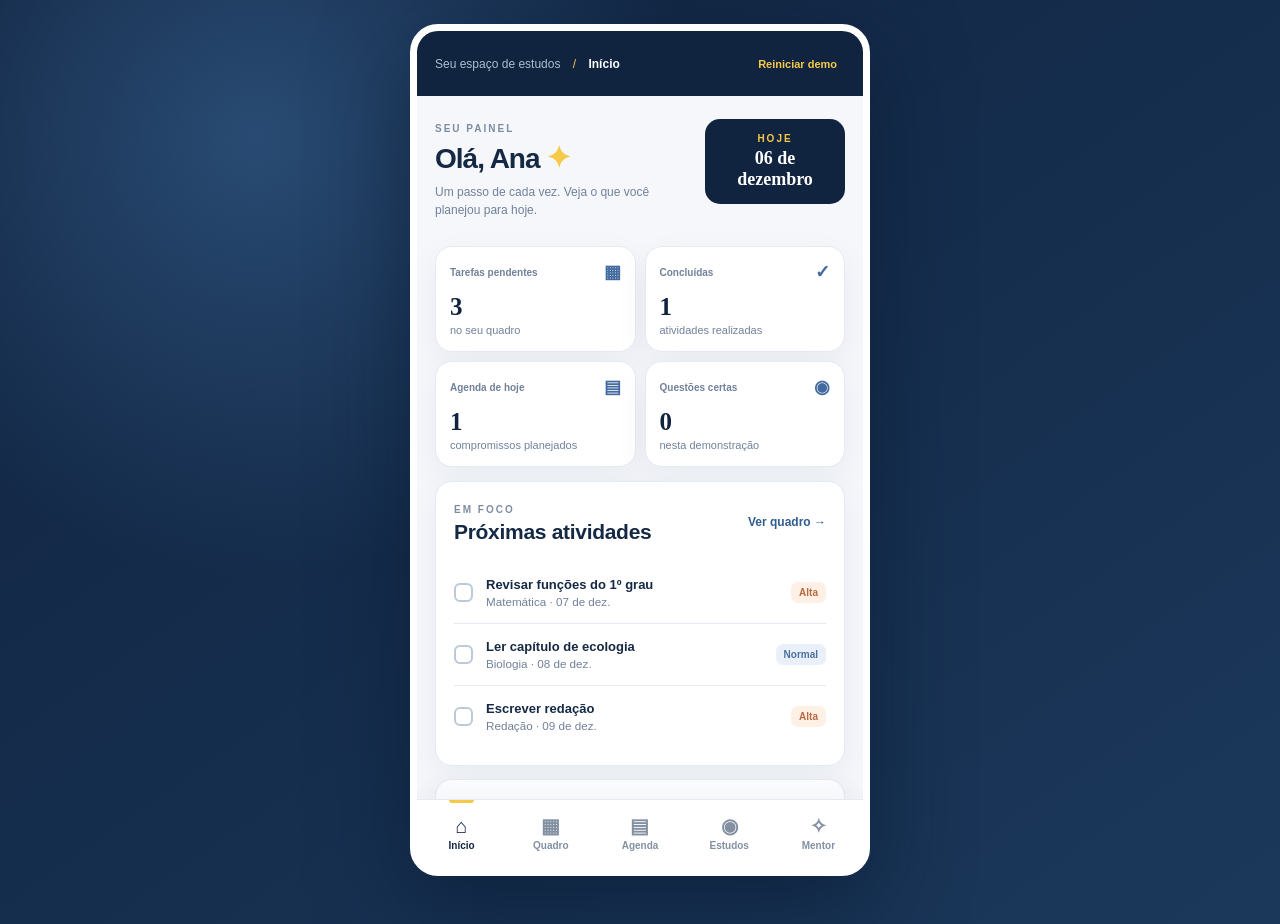
==== farol-aluno/index.html @ d6b5b502 "xd" ====
<!doctype html>
<html lang="pt-BR">
<head>
  <meta charset="utf-8">
  <meta name="viewport" content="width=device-width, initial-scale=1">
  <meta name="theme-color" content="#10233f">
  <meta name="description" content="Farol Aluno: organize estudos, acompanhe sua agenda e consulte orientações publicadas pelo mentor.">
  <title>Farol Aluno | Seu caminho de estudos</title>
  <link rel="icon" href="favicon.svg" type="image/svg+xml">
  <link rel="stylesheet" href="style.css">
  <script src="app.js" defer></script>
</head>
<body>
  <div class="app-shell">
    <aside class="sidebar" aria-label="Menu principal">
      <a class="brand" href="#inicio" aria-label="Farol Aluno, início"><span class="brand-mark">✦</span><span>farol<span class="brand-dot">.</span><small>ALUNO</small></span></a>
      <div class="sidebar-label">ESPAÇO DE ESTUDOS</div>
      <nav class="main-nav" aria-label="Seções">
        <a href="#inicio" data-nav="inicio"><span class="nav-icon">⌂</span> Início</a>
        <a href="#kanban" data-nav="kanban"><span class="nav-icon">▦</span> Kanban e checklist</a>
        <a href="#agenda" data-nav="agenda"><span class="nav-icon">▤</span> Agenda</a>
        <a href="#estudos" data-nav="estudos"><span class="nav-icon">◉</span> Estudos</a>
        <a href="#mentor" data-nav="mentor"><span class="nav-icon">✧</span> Mentor</a>
      </nav>
      <div class="sidebar-bottom">
        <div class="demo-note"><span class="demo-spark">✦</span><strong>Seu espaço, seu ritmo.</strong><p>Uma visão clara do que você planejou e realizou.</p></div>
        <div class="profile"><div class="avatar">AL</div><div><strong>Ana Lima</strong><small>Conta de demonstração</small></div></div>
      </div>
    </aside>

    <div class="main-wrap">
      <header class="topbar"><button id="menu-toggle" class="icon-button menu-toggle" type="button" aria-label="Abrir menu" aria-expanded="false">☰</button><div class="topbar-title">Seu espaço de estudos <span class="topbar-divider">/</span> <strong id="page-name">Início</strong></div><div class="topbar-right"><span class="demo-pill">● Dados demonstrativos</span><button id="reset-demo" class="text-button" type="button" title="Restaurar os dados iniciais">Reiniciar demo</button></div></header>
      <main id="main-content">
        <section id="inicio" class="page" aria-labelledby="inicio-title">
          <div class="welcome"><div><span class="eyebrow">SEU PAINEL</span><h1 id="inicio-title">Olá, Ana <span class="wave">✦</span></h1><p>Um passo de cada vez. Veja o que você planejou para hoje.</p></div><div class="date-card"><span>HOJE</span><strong id="today-date"></strong></div></div>
          <div class="stats" id="home-stats"></div>
          <div class="home-grid"><div class="card"><div class="section-heading"><div><span class="eyebrow">EM FOCO</span><h2>Próximas atividades</h2></div><a href="#kanban" class="inline-link">Ver quadro →</a></div><div id="home-tasks"></div></div><div class="card highlight-card"><div class="section-heading"><div><span class="eyebrow">AGENDA</span><h2>Seus próximos horários</h2></div><a href="#agenda" class="inline-link">Abrir agenda →</a></div><div id="home-agenda"></div></div></div>
          <div class="card mentor-preview"><div class="mentor-icon">✧</div><div><span class="eyebrow">DO SEU MENTOR</span><h2>Plano publicado para você</h2><p id="home-mentor"></p></div><a href="#mentor" class="button button-dark">Ver orientações <span>→</span></a></div>
          <div class="card"><div class="section-heading"><div><span class="eyebrow">SUA TRAJETÓRIA</span><h2>Atividade recente</h2></div></div><div id="home-history" class="timeline"></div></div>
        </section>

        <section id="kanban" class="page" aria-labelledby="kanban-title" hidden><div class="page-intro"><div><span class="eyebrow">ORGANIZAÇÃO</span><h1 id="kanban-title">Seu quadro de estudos</h1><p>Crie cartões, acompanhe cada etapa e marque seus checklists.</p></div><button id="new-task" class="button button-primary" type="button">+ Nova tarefa</button></div><div class="kanban-summary" id="kanban-summary"></div><div class="board" id="board"></div></section>

        <section id="agenda" class="page" aria-labelledby="agenda-title" hidden><div class="page-intro"><div><span class="eyebrow">PLANEJAMENTO</span><h1 id="agenda-title">Sua agenda</h1><p>Organize sessões de estudo, prazos e compromissos.</p></div><button id="new-event" class="button button-primary" type="button">+ Novo compromisso</button></div><div class="toolbar"><div class="segmented" role="group" aria-label="Visualização da agenda"><button type="button" data-view="dia">Dia</button><button type="button" data-view="semana">Semana</button></div><div class="week-controls"><button id="date-prev" class="icon-button" type="button" aria-label="Período anterior">‹</button><strong id="date-range"></strong><button id="date-next" class="icon-button" type="button" aria-label="Próximo período">›</button><button id="date-today" class="text-button" type="button">Hoje</button></div></div><div id="agenda-content"></div></section>

        <section id="estudos" class="page" aria-labelledby="estudos-title" hidden><div class="page-intro"><div><span class="eyebrow">PRÁTICA E APRENDIZADO</span><h1 id="estudos-title">Estudos</h1><p>Resolva questões demonstrativas e registre como foi cada tentativa.</p></div></div><div class="study-grid"><div class="card"><div class="section-heading"><div><span class="eyebrow">QUESTÕES</span><h2>Praticar agora</h2></div><span class="muted" id="question-index"></span></div><div id="question-area"></div></div><div class="card"><span class="eyebrow">SEU REGISTRO</span><h2>Histórico de estudos</h2><div id="study-stats" class="mini-stats"></div><div id="study-history" class="study-history"></div></div></div></section>

        <section id="mentor" class="page" aria-labelledby="mentor-title" hidden><div class="page-intro"><div><span class="eyebrow">ACOMPANHAMENTO</span><h1 id="mentor-title">Orientações do mentor</h1><p>Planos e atividades já publicados por quem acompanha seus estudos.</p></div></div><div class="mentor-header"><div class="mentor-photo">MC</div><div><span class="eyebrow">SUA MENTORA</span><h2>Marina Costa</h2><p>As orientações abaixo foram escritas e publicadas pela mentora.</p></div><span class="published-badge">✓ Publicado</span></div><div id="mentor-content"></div></section>
      </main>
      <nav class="bottom-nav" aria-label="Navegação do aplicativo">
        <a href="#inicio" data-nav="inicio"><span>⌂</span><small>Início</small></a>
        <a href="#kanban" data-nav="kanban"><span>▦</span><small>Quadro</small></a>
        <a href="#agenda" data-nav="agenda"><span>▤</span><small>Agenda</small></a>
        <a href="#estudos" data-nav="estudos"><span>◉</span><small>Estudos</small></a>
        <a href="#mentor" data-nav="mentor"><span>✧</span><small>Mentor</small></a>
      </nav>
    </div>
  </div>

  <dialog id="task-dialog" class="form-dialog"><form id="task-form"><div class="dialog-head"><div><span class="eyebrow">KANBAN</span><h2 id="task-dialog-title">Nova tarefa</h2></div><button class="icon-button close-dialog" type="button" aria-label="Fechar">×</button></div><input type="hidden" name="id"><label>Título <input name="title" required maxlength="80" placeholder="Ex.: Revisar funções"></label><div class="form-row"><label>Disciplina <input name="subject" maxlength="40" placeholder="Ex.: Matemática"></label><label>Prioridade <select name="priority"><option value="normal">Normal</option><option value="alta">Alta</option></select></label></div><div class="form-row"><label>Prazo <input name="due" type="date"></label><label>Tempo estimado (min) <input name="minutes" type="number" min="1" max="1440" placeholder="45"></label></div><label>Checklist <textarea name="checklist" rows="4" placeholder="Uma etapa por linha"></textarea><small>Escreva uma etapa em cada linha.</small></label><div class="dialog-actions"><button class="button button-ghost close-dialog" type="button">Cancelar</button><button class="button button-primary" type="submit">Salvar tarefa</button></div></form></dialog>
  <dialog id="event-dialog" class="form-dialog"><form id="event-form"><div class="dialog-head"><div><span class="eyebrow">AGENDA</span><h2 id="event-dialog-title">Novo compromisso</h2></div><button class="icon-button close-dialog" type="button" aria-label="Fechar">×</button></div><input type="hidden" name="id"><label>Título <input name="title" required maxlength="80" placeholder="Ex.: Revisão de Biologia"></label><div class="form-row"><label>Tipo <select name="type"><option value="Estudo">Estudo</option><option value="Encontro">Encontro</option><option value="Prazo">Prazo</option><option value="Pessoal">Pessoal</option></select></label><label>Data <input name="date" type="date" required></label></div><div class="form-row"><label>Horário <input name="time" type="time" required></label><label>Duração (min) <input name="minutes" type="number" min="1" max="1440" value="60" required></label></div><div class="dialog-actions"><button class="button button-ghost close-dialog" type="button">Cancelar</button><button class="button button-primary" type="submit">Salvar compromisso</button></div></form></dialog>
  <div id="toast" class="toast" role="status" aria-live="polite"></div>
</body>
</html>
---- farol-aluno/style.css ----
:root{--navy:#10233f;--navy2:#193456;--yellow:#f7c948;--yellow-soft:#fff4cb;--bg:#f5f7fb;--white:#fff;--text:#152945;--muted:#71819a;--line:#e5eaf1;--blue:#436a9f;--green:#247e68;--red:#bc5d53;--shadow:0 12px 35px rgba(17,40,73,.055)}
*{box-sizing:border-box}html{scroll-behavior:smooth}body{margin:0;background:var(--bg);color:var(--text);font-family:'DM Sans',Arial,sans-serif;font-size:14px}button,input,textarea,select{font:inherit}button{cursor:pointer}a{color:inherit;text-decoration:none}[hidden]{display:none!important}:focus-visible{outline:3px solid #edb929;outline-offset:3px}.app-shell{display:flex;min-height:100vh}.sidebar{width:250px;flex:none;background:var(--navy);color:#d8e2f0;display:flex;flex-direction:column;padding:32px 18px 22px;position:sticky;top:0;height:100vh;z-index:5}.brand{display:flex;gap:10px;align-items:center;color:#fff;font:800 28px 'Outfit',sans-serif;letter-spacing:-1px;padding:0 15px}.brand-mark{color:var(--yellow);font-size:32px}.brand-dot{color:var(--yellow)}.brand small{display:block;font:700 9px 'DM Sans';letter-spacing:3px;color:#a8bdd6;margin-top:-5px}.sidebar-label{font-size:10px;letter-spacing:2px;font-weight:800;color:#7790ae;margin:54px 15px 18px}.main-nav{display:grid;gap:6px}.main-nav a{display:flex;gap:13px;align-items:center;padding:13px 15px;border-radius:11px;font-weight:700;color:#b6c7d9;transition:.2s}.main-nav a:hover,.main-nav a.active{background:#253e60;color:#fff}.main-nav a.active{box-shadow:inset 3px 0 var(--yellow)}.nav-icon{display:inline-flex;width:21px;justify-content:center;font-size:19px;line-height:1;color:var(--yellow)}.sidebar-bottom{margin-top:auto}.demo-note{background:#203a5b;border:1px solid #355071;padding:20px;border-radius:15px;line-height:1.5}.demo-note strong{display:block;color:#fff;margin-top:6px}.demo-note p{margin:6px 0 0;color:#b8c8da;font-size:12px}.demo-spark{color:var(--yellow);font-size:20px}.profile{border-top:1px solid #2b4260;margin:22px 4px 0;padding:19px 8px 0;display:flex;gap:11px;align-items:center}.profile strong,.profile small{display:block}.profile strong{color:#fff}.profile small{color:#9fb2c9;font-size:11px;margin-top:3px}.avatar,.mentor-photo{display:grid;place-items:center;background:var(--yellow);color:var(--navy);font-weight:800;border-radius:12px;width:39px;height:39px}.main-wrap{min-width:0;flex:1}.topbar{height:74px;background:#fff;border-bottom:1px solid var(--line);display:flex;align-items:center;padding:0 42px;gap:15px}.topbar-title{color:var(--muted)}.topbar-title strong{color:var(--text)}.topbar-divider{margin:0 9px;color:#b8c4d3}.topbar-right{margin-left:auto;display:flex;gap:18px;align-items:center}.demo-pill{background:#edf7f3;color:#26836b;border-radius:99px;padding:8px 12px;font-size:11px;font-weight:800}.text-button{border:0;background:none;color:var(--blue);font-weight:700;padding:8px}.text-button:hover,.inline-link:hover{text-decoration:underline}.menu-toggle{display:none!important}main{max-width:1450px;margin:auto;padding:36px 42px 70px}.page{animation:appear .25s ease}@keyframes appear{from{opacity:.5;transform:translateY(5px)}to{opacity:1;transform:none}}h1,h2,h3,p{margin-top:0}h1,h2,h3{font-family:'Outfit',Arial,sans-serif}h1{font-size:clamp(28px,3vw,39px);letter-spacing:-1px;margin:5px 0 8px}h2{font-size:21px;letter-spacing:-.3px;margin:4px 0 0}h3{font-size:16px;margin:0}.eyebrow{font-size:10px;font-weight:800;letter-spacing:2px;color:#7d8ca3}.page-intro,.welcome{display:flex;justify-content:space-between;align-items:center;gap:20px;margin-bottom:27px}.page-intro p,.welcome p{color:var(--muted);margin:0;font-size:14px}.wave{color:var(--yellow);font-size:30px}.date-card{background:var(--navy);color:#fff;border-radius:15px;padding:14px 20px;min-width:140px;text-align:center}.date-card span{display:block;color:var(--yellow);font-size:10px;letter-spacing:2px;font-weight:800}.date-card strong{display:block;margin-top:4px;font:700 18px 'Outfit'}.stats{display:grid;grid-template-columns:repeat(4,1fr);gap:15px;margin-bottom:22px}.stat,.card{background:var(--white);border:1px solid var(--line);border-radius:17px;box-shadow:var(--shadow)}.stat{padding:20px 22px;min-height:116px}.stat-top{display:flex;justify-content:space-between;align-items:center;color:var(--muted);font-size:12px;font-weight:700}.stat-icon{font-size:18px;color:var(--blue)}.stat strong{display:block;font:700 30px 'Outfit';margin-top:10px;color:var(--navy)}.stat small{font-size:11px;color:var(--muted)}.card{padding:24px}.home-grid{display:grid;grid-template-columns:1.3fr 1fr;gap:20px}.section-heading{display:flex;align-items:center;justify-content:space-between;gap:12px;margin-bottom:18px}.inline-link{color:#315c91;font-size:12px;font-weight:800;white-space:nowrap}.task-line,.event-line{display:flex;align-items:center;gap:13px;border-top:1px solid var(--line);padding:15px 0}.task-line:first-child,.event-line:first-child{border-top:0}.task-line .task-check{width:19px;height:19px;border:2px solid #bdc9d7;border-radius:6px;flex:none}.task-line-main,.event-line-main{flex:1;min-width:0}.task-line strong,.event-line strong{display:block;font-size:13px}.task-line small,.event-line small{display:block;color:var(--muted);margin-top:3px}.tag{display:inline-block;font-size:10px;font-weight:800;padding:5px 8px;border-radius:7px;background:#eaf0f9;color:#4b70a0;white-space:nowrap}.tag.alta{background:#fff0e6;color:#b66a41}.event-time{background:var(--yellow-soft);color:#896317;font-weight:800;border-radius:8px;min-width:57px;text-align:center;padding:9px 5px;font-size:12px}.highlight-card{background:#fcfdff}.mentor-preview{display:flex;align-items:center;gap:18px;margin:20px 0}.mentor-preview p{color:var(--muted);margin:8px 0 0}.mentor-preview .button{margin-left:auto;white-space:nowrap}.mentor-icon{width:56px;height:56px;flex:none;display:grid;place-items:center;border-radius:15px;background:var(--yellow-soft);color:#bb901d;font-size:32px}.button{border:0;border-radius:10px;padding:11px 17px;font-weight:800;display:inline-flex;align-items:center;justify-content:center;gap:13px;white-space:nowrap;transition:transform .15s,filter .15s}.button:hover{filter:brightness(.96);transform:translateY(-1px)}.button-primary{background:var(--yellow);color:var(--navy)}.button-dark{background:var(--navy);color:#fff}.button-ghost{background:#edf1f6;color:var(--text)}.button-small{padding:8px 11px;font-size:11px}.timeline{display:grid;gap:0}.timeline-item{position:relative;padding:0 0 16px 29px;border-left:1px solid #d9e2ee;margin-left:8px;color:#5d6f88}.timeline-item:last-child{border-left-color:transparent;padding-bottom:0}.timeline-item:before{content:'';position:absolute;left:-5px;top:2px;width:9px;height:9px;border-radius:50%;background:var(--yellow)}.timeline-item strong{color:var(--text)}.timeline-item small{display:block;color:#8a99ac;margin-top:3px}.empty{color:var(--muted);padding:15px 0;font-size:13px}.kanban-summary{display:flex;gap:12px;margin-bottom:20px;flex-wrap:wrap}.summary-chip{background:#fff;border:1px solid var(--line);border-radius:9px;padding:9px 12px;color:#5b6e87;font-size:12px}.summary-chip strong{color:var(--navy)}.board{display:grid;grid-template-columns:repeat(3,minmax(240px,1fr));gap:17px;align-items:start}.column{background:#edf1f6;border:1px solid #e4e9f1;border-radius:16px;padding:15px;min-height:370px}.column-head{display:flex;justify-content:space-between;align-items:center;font:700 15px 'Outfit';margin:2px 3px 15px}.column-head span:last-child{background:#dae2ed;color:#536b8b;border-radius:99px;font:800 11px 'DM Sans';padding:5px 8px}.column[data-status=done] .column-head span:last-child{background:#d5ede4;color:#2c806a}.task-card{background:#fff;border:1px solid #e2e8f0;border-radius:12px;padding:15px;margin-bottom:11px;box-shadow:0 5px 15px rgba(15,37,66,.035)}.task-card .card-top{display:flex;justify-content:space-between;gap:8px;margin-bottom:11px}.task-card h3{margin-bottom:6px}.task-card p{font-size:12px;color:var(--muted);margin:0 0 13px}.task-meta{display:flex;gap:8px;flex-wrap:wrap;color:#687b94;font-size:11px}.priority-dot{color:#d9855b}.card-controls{border-top:1px solid var(--line);margin-top:14px;padding-top:12px;display:flex;gap:7px;flex-wrap:wrap}.card-controls button,.event-actions button,.study-history button{border:0;background:#edf2f8;color:#3d5e87;border-radius:7px;padding:7px 9px;font-size:11px;font-weight:800}.card-controls button:hover,.event-actions button:hover,.study-history button:hover{background:#dce8f6}.checklist{border-top:1px solid var(--line);margin-top:13px;padding-top:12px}.checklist-head{display:flex;justify-content:space-between;font-size:11px;font-weight:800;color:#5e718a}.progress{height:5px;background:#e9eef5;border-radius:99px;overflow:hidden;margin:7px 0 10px}.progress span{display:block;height:100%;background:#eab936}.checklist label{display:flex;gap:7px;align-items:flex-start;font-size:11px;color:#5d6c80;line-height:1.4;margin:6px 0;cursor:pointer}.checklist input{accent-color:var(--navy);margin:1px 0}.checklist input:checked+span{text-decoration:line-through;color:#9aa7b7}.toolbar{display:flex;justify-content:space-between;align-items:center;gap:12px;margin-bottom:20px;flex-wrap:wrap}.segmented{display:flex;background:#e8edf4;border-radius:10px;padding:4px}.segmented button{border:0;background:none;border-radius:7px;padding:8px 16px;font-weight:800;color:#6d7d93}.segmented button.active{background:#fff;color:var(--navy);box-shadow:0 2px 7px #dce4ef}.week-controls{display:flex;align-items:center;gap:10px}.week-controls strong{font-size:13px;min-width:150px;text-align:center}.icon-button{border:0;background:none;color:var(--text);font-size:22px;line-height:1;width:34px;height:34px;border-radius:8px}.icon-button:hover{background:#edf1f6}.calendar-week{display:grid;grid-template-columns:repeat(7,minmax(120px,1fr));gap:9px;overflow:auto}.day-column{background:#fff;border:1px solid var(--line);border-radius:13px;min-height:330px;padding:11px}.day-column.today{border-color:#e5bf4b;box-shadow:inset 0 3px var(--yellow)}.day-heading{font-size:11px;color:var(--muted);font-weight:700;padding:2px 2px 13px;border-bottom:1px solid var(--line);margin-bottom:9px}.day-heading strong{display:block;font:700 20px 'Outfit';color:var(--navy);margin-top:3px}.calendar-event{background:#eff3fa;border-left:3px solid #6185b1;border-radius:6px;padding:8px;margin-bottom:7px;font-size:11px}.calendar-event.done{border-color:#54a88b;background:#eaf7f2}.calendar-event.missed{border-color:#d68b7d;background:#fff2ef}.calendar-event strong{display:block;margin:3px 0;overflow-wrap:anywhere}.calendar-event button{display:block;border:0;background:none;color:#456a97;padding:4px 0 0;font-size:10px;font-weight:800}.day-list{display:grid;gap:10px}.agenda-item{display:flex;gap:16px;align-items:center;background:#fff;border:1px solid var(--line);border-radius:13px;padding:15px}.agenda-item .event-time{min-width:70px}.agenda-item .event-line-main{flex:1}.event-actions{display:flex;gap:6px;flex-wrap:wrap}.agenda-status{font-size:11px;font-weight:800;color:var(--green)}.agenda-status.missed{color:var(--red)}.study-grid{display:grid;grid-template-columns:1.18fr .82fr;gap:20px;align-items:start}.question-context{color:var(--muted);font-size:12px;margin:4px 0 15px}.question-text{font:600 19px/1.4 'Outfit';margin-bottom:17px}.options{display:grid;gap:9px}.option{width:100%;text-align:left;background:#fff;border:1px solid #dce4ee;border-radius:10px;padding:12px 14px;display:flex;gap:10px;align-items:center;color:var(--text)}.option:hover{border-color:#87a0c0;background:#f8fbff}.option.selected{border-color:#2d5c94;background:#edf4fc}.option.correct{border-color:#48a184;background:#e8f7f1}.option.incorrect{border-color:#d08174;background:#fff0ed}.option-letter{font-weight:800;color:#6481a8}.question-actions{display:flex;gap:9px;margin-top:17px;flex-wrap:wrap}.feedback{background:#f2f6fb;border-radius:10px;padding:13px;margin-top:17px;font-size:13px;line-height:1.5}.cause-box{margin-top:15px;padding:14px;border:1px solid var(--line);border-radius:10px}.cause-box label{display:block;font-weight:800;font-size:12px;margin-bottom:8px}.cause-box select{width:100%}.mini-stats{display:grid;grid-template-columns:repeat(3,1fr);gap:8px;margin:18px 0}.mini-stat{background:#f1f5fa;border-radius:10px;padding:12px}.mini-stat strong{display:block;font:700 22px 'Outfit'}.mini-stat small{color:var(--muted);font-size:10px}.study-history{max-height:580px;overflow:auto}.history-entry{border-top:1px solid var(--line);padding:12px 0}.history-entry strong{display:block}.history-entry small{display:block;color:var(--muted);margin-top:4px}.history-entry p{font-size:12px;margin:7px 0 0;color:#5d6e82}.mentor-header{background:var(--navy);color:#fff;border-radius:16px;padding:25px;display:flex;align-items:center;gap:18px;margin-bottom:20px}.mentor-header .eyebrow{color:#a9bfd8}.mentor-header h2{font-size:24px;margin:3px 0}.mentor-header p{margin:0;color:#bdcde0;font-size:12px}.mentor-photo{height:56px;width:56px;border-radius:15px;font-size:18px}.published-badge{margin-left:auto;color:#d2f0dd;background:#2e5b5e;border-radius:99px;padding:8px 12px;font-size:11px;font-weight:800}.mentor-layout{display:grid;grid-template-columns:1.4fr .8fr;gap:20px}.plan-card{margin-bottom:20px}.plan-card:last-child{margin-bottom:0}.plan-date{color:var(--muted);font-size:12px;margin:8px 0 16px}.plan-body{color:#50647d;line-height:1.65}.plan-list{padding-left:20px;line-height:1.8;color:#425873}.mentor-activity{border-top:1px solid var(--line);padding:14px 0;display:flex;justify-content:space-between;align-items:center;gap:12px}.mentor-activity strong{display:block}.mentor-activity small{display:block;color:var(--muted);margin-top:4px}.byline{font-size:11px;color:var(--muted);border-top:1px solid var(--line);padding-top:13px;margin-top:15px}.form-dialog{border:0;border-radius:17px;padding:0;width:min(480px,calc(100vw - 30px));box-shadow:0 25px 90px #0a234260}.form-dialog::backdrop{background:#0d223e99}.form-dialog form{padding:25px}.dialog-head{display:flex;justify-content:space-between;align-items:start;margin-bottom:19px}.dialog-head h2{margin-top:4px}.form-dialog label{display:block;font-size:12px;font-weight:800;margin-bottom:15px}.form-dialog input,.form-dialog textarea,.form-dialog select,.cause-box select{border:1px solid #d8e1ec;border-radius:8px;background:#fff;color:var(--text);padding:10px 11px;outline:none}.form-dialog input,.form-dialog textarea,.form-dialog select{display:block;width:100%;margin-top:7px}.form-dialog input:focus,.form-dialog textarea:focus,.form-dialog select:focus{border-color:#5d82b3;box-shadow:0 0 0 3px #dbe9fa}.form-dialog small{font-size:11px;color:var(--muted);font-weight:400}.form-row{display:grid;grid-template-columns:1fr 1fr;gap:12px}.dialog-actions{display:flex;justify-content:flex-end;gap:9px;border-top:1px solid var(--line);padding-top:18px}.toast{position:fixed;bottom:25px;right:25px;z-index:20;background:var(--navy);color:#fff;padding:12px 17px;border-radius:10px;box-shadow:0 14px 40px #0e254255;opacity:0;transform:translateY(10px);pointer-events:none;transition:.2s}.toast.show{opacity:1;transform:none}.muted{color:var(--muted)}
@media(max-width:1150px){.sidebar{width:220px}.topbar{padding:0 25px}main{padding:30px 25px}.stats{grid-template-columns:repeat(2,1fr)}.home-grid,.study-grid,.mentor-layout{grid-template-columns:1fr}}
@media(max-width:760px){.sidebar{position:fixed;transform:translateX(-100%);transition:transform .2s;width:250px;box-shadow:20px 0 50px #071c3a33}.sidebar.open{transform:none}.menu-toggle{display:inline-flex!important}.topbar{height:62px;padding:0 15px}.topbar-title{font-size:12px}.topbar-right{gap:3px}.demo-pill{display:none}.topbar-right .text-button{font-size:11px}main{padding:25px 15px 60px}.page-intro,.welcome{align-items:flex-start}.page-intro{flex-direction:column}.stats{gap:9px}.stat{padding:15px;min-height:103px}.stat strong{font-size:25px}.date-card{min-width:105px;padding:11px}.date-card strong{font-size:14px}.card{padding:18px}.mentor-preview{align-items:flex-start;flex-wrap:wrap}.mentor-preview .button{margin-left:0;width:100%}.board{display:flex;overflow-x:auto;scroll-snap-type:x mandatory;padding-bottom:12px}.column{flex:0 0 min(84vw,340px);scroll-snap-align:start}.calendar-week{grid-template-columns:repeat(7,140px)}.mentor-header{flex-wrap:wrap}.published-badge{margin-left:0}.form-row{grid-template-columns:1fr}.agenda-item{align-items:flex-start;flex-wrap:wrap}.event-actions{width:100%}}
@media(max-width:430px){.topbar-title{max-width:175px;white-space:nowrap;overflow:hidden;text-overflow:ellipsis}.stats{grid-template-columns:1fr 1fr}.stat-top{font-size:10px}.section-heading h2{font-size:19px}.week-controls{width:100%;justify-content:space-between}}

/* Demonstração em formato de aplicativo: a mesma interface em qualquer tela. */
body{min-height:100dvh;background:radial-gradient(circle at 20% 15%,#294b73 0,transparent 34%),linear-gradient(145deg,#10233f,#1b385b)}
.app-shell{width:min(100%,460px);height:min(900px,calc(100dvh - 48px));min-height:580px;margin:24px auto;background:var(--bg);border-radius:28px;overflow:hidden;box-shadow:0 30px 90px #06172b88;display:block;border:7px solid #fff}
.sidebar{display:none}
.main-wrap{height:100%;display:flex;flex-direction:column;min-width:0}
.topbar{height:65px;flex:none;padding:0 18px;background:var(--navy);border:0;color:#fff}
.topbar-title{color:#adbed2;font-size:12px}
.topbar-title strong{color:#fff}
.topbar-divider{color:var(--yellow)}
.topbar-right .text-button{color:var(--yellow);font-size:11px}
.demo-pill,.menu-toggle{display:none!important}
main{flex:1;min-height:0;max-width:none;width:100%;overflow-y:auto;padding:23px 18px 35px;scroll-behavior:smooth}
.page-intro{flex-direction:column;align-items:stretch;gap:16px}
.page-intro>.button{align-self:flex-start}
.welcome{align-items:flex-start}
.welcome p,.page-intro p{font-size:12px;line-height:1.5}
h1{font-size:28px}
.stats{grid-template-columns:repeat(2,minmax(0,1fr));gap:9px;margin-bottom:14px}
.stat{padding:14px;min-height:98px}
.stat strong{font-size:25px}
.stat-top{font-size:10px}
.home-grid,.study-grid,.mentor-layout{grid-template-columns:1fr;gap:13px}
.card{padding:18px}
.mentor-preview{flex-wrap:wrap;margin:14px 0}
.mentor-preview .button{width:100%;margin-left:0}
.board{display:flex;overflow-x:auto;scroll-snap-type:x mandatory;gap:12px;padding-bottom:12px}
.column{flex:0 0 88%;min-height:320px;scroll-snap-align:start}
.calendar-week{grid-template-columns:repeat(7,145px)}
.toolbar{align-items:flex-start;gap:8px}
.week-controls{width:100%;justify-content:space-between;gap:5px}
.week-controls strong{min-width:0;font-size:12px}
.mentor-header{padding:18px;flex-wrap:wrap}
.published-badge{margin-left:0}
.mentor-activity{flex-wrap:wrap}
.mentor-activity .event-actions{width:100%}
.agenda-item{flex-wrap:wrap;align-items:flex-start}
.agenda-item .event-actions{width:100%}
.bottom-nav{flex:none;height:70px;display:grid;grid-template-columns:repeat(5,1fr);align-items:stretch;background:#fff;border-top:1px solid var(--line);padding-bottom:3px;box-shadow:0 -8px 25px #1936550a}
.bottom-nav a{display:flex;flex-direction:column;align-items:center;justify-content:center;gap:4px;color:#8290a2;font-weight:800;position:relative}
.bottom-nav a span{font-size:20px;line-height:1}
.bottom-nav a small{font-size:10px}
.bottom-nav a.active{color:var(--navy)}
.bottom-nav a.active::before{content:'';position:absolute;top:0;width:25px;height:3px;background:var(--yellow);border-radius:0 0 5px 5px}
@media(max-width:520px){body{background:var(--bg)}.app-shell{width:100%;height:100dvh;min-height:0;margin:0;border:0;border-radius:0;box-shadow:none}.topbar{height:62px}main{padding:22px 15px 30px}.bottom-nav{padding-bottom:env(safe-area-inset-bottom);height:calc(66px + env(safe-area-inset-bottom))}.date-card{min-width:105px;padding:11px}.date-card strong{font-size:14px}}
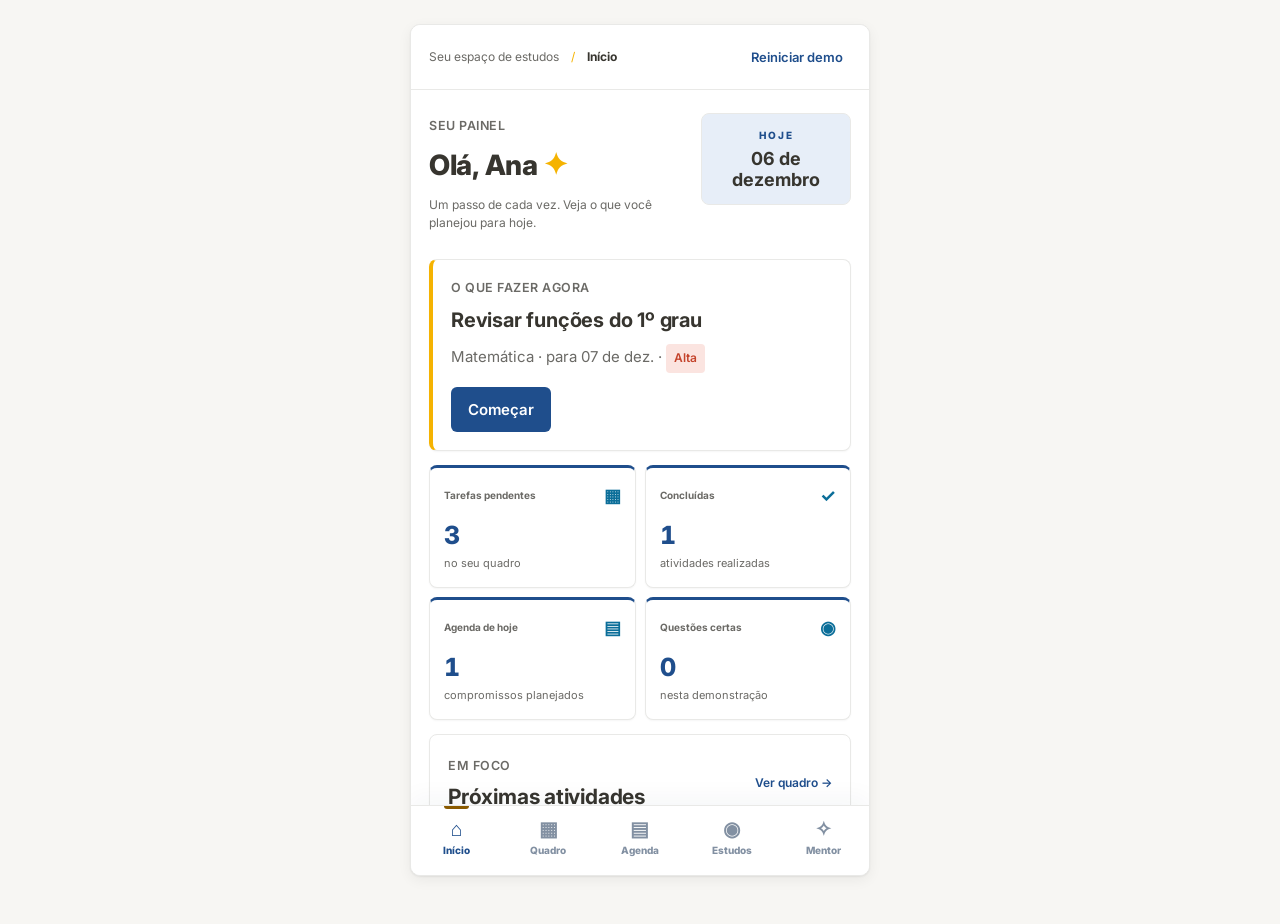
==== commit b14987d0: "feat: tema claro do design system, fila primeiro, triagem simplificada Co-Authored-By: Claude Sonnet" ====
--- a/farol-aluno/index.html
+++ b/farol-aluno/index.html
@@ -3,11 +3,11 @@
 <head>
   <meta charset="utf-8">
   <meta name="viewport" content="width=device-width, initial-scale=1">
-  <meta name="theme-color" content="#10233f">
+  <meta name="theme-color" content="#ffffff">
   <meta name="description" content="Farol Aluno: organize estudos, acompanhe sua agenda e consulte orientações publicadas pelo mentor.">
   <title>Farol Aluno | Seu caminho de estudos</title>
   <link rel="icon" href="favicon.svg" type="image/svg+xml">
-  <link rel="stylesheet" href="style.css">
+  <link rel="preconnect" href="https://fonts.googleapis.com"><link rel="preconnect" href="https://fonts.gstatic.com" crossorigin><link rel="stylesheet" href="https://fonts.googleapis.com/css2?family=Inter:wght@400;500;600;700;800&display=swap"><link rel="stylesheet" href="style.css">
   <script src="app.js" defer></script>
 </head>
 <body>
@@ -33,6 +33,7 @@
       <main id="main-content">
         <section id="inicio" class="page" aria-labelledby="inicio-title">
           <div class="welcome"><div><span class="eyebrow">SEU PAINEL</span><h1 id="inicio-title">Olá, Ana <span class="wave">✦</span></h1><p>Um passo de cada vez. Veja o que você planejou para hoje.</p></div><div class="date-card"><span>HOJE</span><strong id="today-date"></strong></div></div>
+          <div class="card now-card" id="home-now" aria-live="polite"></div>
           <div class="stats" id="home-stats"></div>
           <div class="home-grid"><div class="card"><div class="section-heading"><div><span class="eyebrow">EM FOCO</span><h2>Próximas atividades</h2></div><a href="#kanban" class="inline-link">Ver quadro →</a></div><div id="home-tasks"></div></div><div class="card highlight-card"><div class="section-heading"><div><span class="eyebrow">AGENDA</span><h2>Seus próximos horários</h2></div><a href="#agenda" class="inline-link">Abrir agenda →</a></div><div id="home-agenda"></div></div></div>
           <div class="card mentor-preview"><div class="mentor-icon">✧</div><div><span class="eyebrow">DO SEU MENTOR</span><h2>Plano publicado para você</h2><p id="home-mentor"></p></div><a href="#mentor" class="button button-dark">Ver orientações <span>→</span></a></div>
--- a/farol-aluno/style.css
+++ b/farol-aluno/style.css
@@ -1,5 +1,6 @@
-:root{--navy:#10233f;--navy2:#193456;--yellow:#f7c948;--yellow-soft:#fff4cb;--bg:#f5f7fb;--white:#fff;--text:#152945;--muted:#71819a;--line:#e5eaf1;--blue:#436a9f;--green:#247e68;--red:#bc5d53;--shadow:0 12px 35px rgba(17,40,73,.055)}
-*{box-sizing:border-box}html{scroll-behavior:smooth}body{margin:0;background:var(--bg);color:var(--text);font-family:'DM Sans',Arial,sans-serif;font-size:14px}button,input,textarea,select{font:inherit}button{cursor:pointer}a{color:inherit;text-decoration:none}[hidden]{display:none!important}:focus-visible{outline:3px solid #edb929;outline-offset:3px}.app-shell{display:flex;min-height:100vh}.sidebar{width:250px;flex:none;background:var(--navy);color:#d8e2f0;display:flex;flex-direction:column;padding:32px 18px 22px;position:sticky;top:0;height:100vh;z-index:5}.brand{display:flex;gap:10px;align-items:center;color:#fff;font:800 28px 'Outfit',sans-serif;letter-spacing:-1px;padding:0 15px}.brand-mark{color:var(--yellow);font-size:32px}.brand-dot{color:var(--yellow)}.brand small{display:block;font:700 9px 'DM Sans';letter-spacing:3px;color:#a8bdd6;margin-top:-5px}.sidebar-label{font-size:10px;letter-spacing:2px;font-weight:800;color:#7790ae;margin:54px 15px 18px}.main-nav{display:grid;gap:6px}.main-nav a{display:flex;gap:13px;align-items:center;padding:13px 15px;border-radius:11px;font-weight:700;color:#b6c7d9;transition:.2s}.main-nav a:hover,.main-nav a.active{background:#253e60;color:#fff}.main-nav a.active{box-shadow:inset 3px 0 var(--yellow)}.nav-icon{display:inline-flex;width:21px;justify-content:center;font-size:19px;line-height:1;color:var(--yellow)}.sidebar-bottom{margin-top:auto}.demo-note{background:#203a5b;border:1px solid #355071;padding:20px;border-radius:15px;line-height:1.5}.demo-note strong{display:block;color:#fff;margin-top:6px}.demo-note p{margin:6px 0 0;color:#b8c8da;font-size:12px}.demo-spark{color:var(--yellow);font-size:20px}.profile{border-top:1px solid #2b4260;margin:22px 4px 0;padding:19px 8px 0;display:flex;gap:11px;align-items:center}.profile strong,.profile small{display:block}.profile strong{color:#fff}.profile small{color:#9fb2c9;font-size:11px;margin-top:3px}.avatar,.mentor-photo{display:grid;place-items:center;background:var(--yellow);color:var(--navy);font-weight:800;border-radius:12px;width:39px;height:39px}.main-wrap{min-width:0;flex:1}.topbar{height:74px;background:#fff;border-bottom:1px solid var(--line);display:flex;align-items:center;padding:0 42px;gap:15px}.topbar-title{color:var(--muted)}.topbar-title strong{color:var(--text)}.topbar-divider{margin:0 9px;color:#b8c4d3}.topbar-right{margin-left:auto;display:flex;gap:18px;align-items:center}.demo-pill{background:#edf7f3;color:#26836b;border-radius:99px;padding:8px 12px;font-size:11px;font-weight:800}.text-button{border:0;background:none;color:var(--blue);font-weight:700;padding:8px}.text-button:hover,.inline-link:hover{text-decoration:underline}.menu-toggle{display:none!important}main{max-width:1450px;margin:auto;padding:36px 42px 70px}.page{animation:appear .25s ease}@keyframes appear{from{opacity:.5;transform:translateY(5px)}to{opacity:1;transform:none}}h1,h2,h3,p{margin-top:0}h1,h2,h3{font-family:'Outfit',Arial,sans-serif}h1{font-size:clamp(28px,3vw,39px);letter-spacing:-1px;margin:5px 0 8px}h2{font-size:21px;letter-spacing:-.3px;margin:4px 0 0}h3{font-size:16px;margin:0}.eyebrow{font-size:10px;font-weight:800;letter-spacing:2px;color:#7d8ca3}.page-intro,.welcome{display:flex;justify-content:space-between;align-items:center;gap:20px;margin-bottom:27px}.page-intro p,.welcome p{color:var(--muted);margin:0;font-size:14px}.wave{color:var(--yellow);font-size:30px}.date-card{background:var(--navy);color:#fff;border-radius:15px;padding:14px 20px;min-width:140px;text-align:center}.date-card span{display:block;color:var(--yellow);font-size:10px;letter-spacing:2px;font-weight:800}.date-card strong{display:block;margin-top:4px;font:700 18px 'Outfit'}.stats{display:grid;grid-template-columns:repeat(4,1fr);gap:15px;margin-bottom:22px}.stat,.card{background:var(--white);border:1px solid var(--line);border-radius:17px;box-shadow:var(--shadow)}.stat{padding:20px 22px;min-height:116px}.stat-top{display:flex;justify-content:space-between;align-items:center;color:var(--muted);font-size:12px;font-weight:700}.stat-icon{font-size:18px;color:var(--blue)}.stat strong{display:block;font:700 30px 'Outfit';margin-top:10px;color:var(--navy)}.stat small{font-size:11px;color:var(--muted)}.card{padding:24px}.home-grid{display:grid;grid-template-columns:1.3fr 1fr;gap:20px}.section-heading{display:flex;align-items:center;justify-content:space-between;gap:12px;margin-bottom:18px}.inline-link{color:#315c91;font-size:12px;font-weight:800;white-space:nowrap}.task-line,.event-line{display:flex;align-items:center;gap:13px;border-top:1px solid var(--line);padding:15px 0}.task-line:first-child,.event-line:first-child{border-top:0}.task-line .task-check{width:19px;height:19px;border:2px solid #bdc9d7;border-radius:6px;flex:none}.task-line-main,.event-line-main{flex:1;min-width:0}.task-line strong,.event-line strong{display:block;font-size:13px}.task-line small,.event-line small{display:block;color:var(--muted);margin-top:3px}.tag{display:inline-block;font-size:10px;font-weight:800;padding:5px 8px;border-radius:7px;background:#eaf0f9;color:#4b70a0;white-space:nowrap}.tag.alta{background:#fff0e6;color:#b66a41}.event-time{background:var(--yellow-soft);color:#896317;font-weight:800;border-radius:8px;min-width:57px;text-align:center;padding:9px 5px;font-size:12px}.highlight-card{background:#fcfdff}.mentor-preview{display:flex;align-items:center;gap:18px;margin:20px 0}.mentor-preview p{color:var(--muted);margin:8px 0 0}.mentor-preview .button{margin-left:auto;white-space:nowrap}.mentor-icon{width:56px;height:56px;flex:none;display:grid;place-items:center;border-radius:15px;background:var(--yellow-soft);color:#bb901d;font-size:32px}.button{border:0;border-radius:10px;padding:11px 17px;font-weight:800;display:inline-flex;align-items:center;justify-content:center;gap:13px;white-space:nowrap;transition:transform .15s,filter .15s}.button:hover{filter:brightness(.96);transform:translateY(-1px)}.button-primary{background:var(--yellow);color:var(--navy)}.button-dark{background:var(--navy);color:#fff}.button-ghost{background:#edf1f6;color:var(--text)}.button-small{padding:8px 11px;font-size:11px}.timeline{display:grid;gap:0}.timeline-item{position:relative;padding:0 0 16px 29px;border-left:1px solid #d9e2ee;margin-left:8px;color:#5d6f88}.timeline-item:last-child{border-left-color:transparent;padding-bottom:0}.timeline-item:before{content:'';position:absolute;left:-5px;top:2px;width:9px;height:9px;border-radius:50%;background:var(--yellow)}.timeline-item strong{color:var(--text)}.timeline-item small{display:block;color:#8a99ac;margin-top:3px}.empty{color:var(--muted);padding:15px 0;font-size:13px}.kanban-summary{display:flex;gap:12px;margin-bottom:20px;flex-wrap:wrap}.summary-chip{background:#fff;border:1px solid var(--line);border-radius:9px;padding:9px 12px;color:#5b6e87;font-size:12px}.summary-chip strong{color:var(--navy)}.board{display:grid;grid-template-columns:repeat(3,minmax(240px,1fr));gap:17px;align-items:start}.column{background:#edf1f6;border:1px solid #e4e9f1;border-radius:16px;padding:15px;min-height:370px}.column-head{display:flex;justify-content:space-between;align-items:center;font:700 15px 'Outfit';margin:2px 3px 15px}.column-head span:last-child{background:#dae2ed;color:#536b8b;border-radius:99px;font:800 11px 'DM Sans';padding:5px 8px}.column[data-status=done] .column-head span:last-child{background:#d5ede4;color:#2c806a}.task-card{background:#fff;border:1px solid #e2e8f0;border-radius:12px;padding:15px;margin-bottom:11px;box-shadow:0 5px 15px rgba(15,37,66,.035)}.task-card .card-top{display:flex;justify-content:space-between;gap:8px;margin-bottom:11px}.task-card h3{margin-bottom:6px}.task-card p{font-size:12px;color:var(--muted);margin:0 0 13px}.task-meta{display:flex;gap:8px;flex-wrap:wrap;color:#687b94;font-size:11px}.priority-dot{color:#d9855b}.card-controls{border-top:1px solid var(--line);margin-top:14px;padding-top:12px;display:flex;gap:7px;flex-wrap:wrap}.card-controls button,.event-actions button,.study-history button{border:0;background:#edf2f8;color:#3d5e87;border-radius:7px;padding:7px 9px;font-size:11px;font-weight:800}.card-controls button:hover,.event-actions button:hover,.study-history button:hover{background:#dce8f6}.checklist{border-top:1px solid var(--line);margin-top:13px;padding-top:12px}.checklist-head{display:flex;justify-content:space-between;font-size:11px;font-weight:800;color:#5e718a}.progress{height:5px;background:#e9eef5;border-radius:99px;overflow:hidden;margin:7px 0 10px}.progress span{display:block;height:100%;background:#eab936}.checklist label{display:flex;gap:7px;align-items:flex-start;font-size:11px;color:#5d6c80;line-height:1.4;margin:6px 0;cursor:pointer}.checklist input{accent-color:var(--navy);margin:1px 0}.checklist input:checked+span{text-decoration:line-through;color:#9aa7b7}.toolbar{display:flex;justify-content:space-between;align-items:center;gap:12px;margin-bottom:20px;flex-wrap:wrap}.segmented{display:flex;background:#e8edf4;border-radius:10px;padding:4px}.segmented button{border:0;background:none;border-radius:7px;padding:8px 16px;font-weight:800;color:#6d7d93}.segmented button.active{background:#fff;color:var(--navy);box-shadow:0 2px 7px #dce4ef}.week-controls{display:flex;align-items:center;gap:10px}.week-controls strong{font-size:13px;min-width:150px;text-align:center}.icon-button{border:0;background:none;color:var(--text);font-size:22px;line-height:1;width:34px;height:34px;border-radius:8px}.icon-button:hover{background:#edf1f6}.calendar-week{display:grid;grid-template-columns:repeat(7,minmax(120px,1fr));gap:9px;overflow:auto}.day-column{background:#fff;border:1px solid var(--line);border-radius:13px;min-height:330px;padding:11px}.day-column.today{border-color:#e5bf4b;box-shadow:inset 0 3px var(--yellow)}.day-heading{font-size:11px;color:var(--muted);font-weight:700;padding:2px 2px 13px;border-bottom:1px solid var(--line);margin-bottom:9px}.day-heading strong{display:block;font:700 20px 'Outfit';color:var(--navy);margin-top:3px}.calendar-event{background:#eff3fa;border-left:3px solid #6185b1;border-radius:6px;padding:8px;margin-bottom:7px;font-size:11px}.calendar-event.done{border-color:#54a88b;background:#eaf7f2}.calendar-event.missed{border-color:#d68b7d;background:#fff2ef}.calendar-event strong{display:block;margin:3px 0;overflow-wrap:anywhere}.calendar-event button{display:block;border:0;background:none;color:#456a97;padding:4px 0 0;font-size:10px;font-weight:800}.day-list{display:grid;gap:10px}.agenda-item{display:flex;gap:16px;align-items:center;background:#fff;border:1px solid var(--line);border-radius:13px;padding:15px}.agenda-item .event-time{min-width:70px}.agenda-item .event-line-main{flex:1}.event-actions{display:flex;gap:6px;flex-wrap:wrap}.agenda-status{font-size:11px;font-weight:800;color:var(--green)}.agenda-status.missed{color:var(--red)}.study-grid{display:grid;grid-template-columns:1.18fr .82fr;gap:20px;align-items:start}.question-context{color:var(--muted);font-size:12px;margin:4px 0 15px}.question-text{font:600 19px/1.4 'Outfit';margin-bottom:17px}.options{display:grid;gap:9px}.option{width:100%;text-align:left;background:#fff;border:1px solid #dce4ee;border-radius:10px;padding:12px 14px;display:flex;gap:10px;align-items:center;color:var(--text)}.option:hover{border-color:#87a0c0;background:#f8fbff}.option.selected{border-color:#2d5c94;background:#edf4fc}.option.correct{border-color:#48a184;background:#e8f7f1}.option.incorrect{border-color:#d08174;background:#fff0ed}.option-letter{font-weight:800;color:#6481a8}.question-actions{display:flex;gap:9px;margin-top:17px;flex-wrap:wrap}.feedback{background:#f2f6fb;border-radius:10px;padding:13px;margin-top:17px;font-size:13px;line-height:1.5}.cause-box{margin-top:15px;padding:14px;border:1px solid var(--line);border-radius:10px}.cause-box label{display:block;font-weight:800;font-size:12px;margin-bottom:8px}.cause-box select{width:100%}.mini-stats{display:grid;grid-template-columns:repeat(3,1fr);gap:8px;margin:18px 0}.mini-stat{background:#f1f5fa;border-radius:10px;padding:12px}.mini-stat strong{display:block;font:700 22px 'Outfit'}.mini-stat small{color:var(--muted);font-size:10px}.study-history{max-height:580px;overflow:auto}.history-entry{border-top:1px solid var(--line);padding:12px 0}.history-entry strong{display:block}.history-entry small{display:block;color:var(--muted);margin-top:4px}.history-entry p{font-size:12px;margin:7px 0 0;color:#5d6e82}.mentor-header{background:var(--navy);color:#fff;border-radius:16px;padding:25px;display:flex;align-items:center;gap:18px;margin-bottom:20px}.mentor-header .eyebrow{color:#a9bfd8}.mentor-header h2{font-size:24px;margin:3px 0}.mentor-header p{margin:0;color:#bdcde0;font-size:12px}.mentor-photo{height:56px;width:56px;border-radius:15px;font-size:18px}.published-badge{margin-left:auto;color:#d2f0dd;background:#2e5b5e;border-radius:99px;padding:8px 12px;font-size:11px;font-weight:800}.mentor-layout{display:grid;grid-template-columns:1.4fr .8fr;gap:20px}.plan-card{margin-bottom:20px}.plan-card:last-child{margin-bottom:0}.plan-date{color:var(--muted);font-size:12px;margin:8px 0 16px}.plan-body{color:#50647d;line-height:1.65}.plan-list{padding-left:20px;line-height:1.8;color:#425873}.mentor-activity{border-top:1px solid var(--line);padding:14px 0;display:flex;justify-content:space-between;align-items:center;gap:12px}.mentor-activity strong{display:block}.mentor-activity small{display:block;color:var(--muted);margin-top:4px}.byline{font-size:11px;color:var(--muted);border-top:1px solid var(--line);padding-top:13px;margin-top:15px}.form-dialog{border:0;border-radius:17px;padding:0;width:min(480px,calc(100vw - 30px));box-shadow:0 25px 90px #0a234260}.form-dialog::backdrop{background:#0d223e99}.form-dialog form{padding:25px}.dialog-head{display:flex;justify-content:space-between;align-items:start;margin-bottom:19px}.dialog-head h2{margin-top:4px}.form-dialog label{display:block;font-size:12px;font-weight:800;margin-bottom:15px}.form-dialog input,.form-dialog textarea,.form-dialog select,.cause-box select{border:1px solid #d8e1ec;border-radius:8px;background:#fff;color:var(--text);padding:10px 11px;outline:none}.form-dialog input,.form-dialog textarea,.form-dialog select{display:block;width:100%;margin-top:7px}.form-dialog input:focus,.form-dialog textarea:focus,.form-dialog select:focus{border-color:#5d82b3;box-shadow:0 0 0 3px #dbe9fa}.form-dialog small{font-size:11px;color:var(--muted);font-weight:400}.form-row{display:grid;grid-template-columns:1fr 1fr;gap:12px}.dialog-actions{display:flex;justify-content:flex-end;gap:9px;border-top:1px solid var(--line);padding-top:18px}.toast{position:fixed;bottom:25px;right:25px;z-index:20;background:var(--navy);color:#fff;padding:12px 17px;border-radius:10px;box-shadow:0 14px 40px #0e254255;opacity:0;transform:translateY(10px);pointer-events:none;transition:.2s}.toast.show{opacity:1;transform:none}.muted{color:var(--muted)}
+:root{--bg:#ffffff;--bg-soft:#f7f6f3;--bg-hover:#efeeeb;--line:#e9e9e7;--line-strong:#d3d1cb;--ink:#37352f;--muted:#6b6a66;--dim:#8a8883;--brand:#1f4e8c;--brand-soft:#e7eef8;--beam:#f5b301;--blue:#0b6e99;--blue-bg:#ddebf1;--green:#0f7b6c;--green-bg:#ddedea;--yellow:#8a5a00;--yellow-bg:#fbf3db;--yellow-line:#e8c15a;--red:#c4432b;--red-bg:#fbe4e0;--red-line:#e8907f;--shadow:0 1px 2px rgba(15,15,15,.06),0 4px 14px rgba(15,15,15,.06);
+/* apelidos dos nomes anteriores */--navy:var(--brand);--navy2:var(--brand);--yellow-soft:var(--yellow-bg);--white:#fff;--text:var(--ink);color-scheme:light}
+*{box-sizing:border-box}html{scroll-behavior:smooth}body{margin:0;background:var(--bg);color:var(--text);font-family:'Inter',Arial,sans-serif;font-size:14px}button,input,textarea,select{font:inherit}button{cursor:pointer}a{color:inherit;text-decoration:none}[hidden]{display:none!important}.app-shell{display:flex;min-height:100vh}.sidebar{width:250px;flex:none;background:var(--navy);color:#d8e2f0;display:flex;flex-direction:column;padding:32px 18px 22px;position:sticky;top:0;height:100vh;z-index:5}.brand{display:flex;gap:10px;align-items:center;color:#fff;font:800 28px 'Inter',sans-serif;letter-spacing:-1px;padding:0 15px}.brand-mark{color:var(--yellow);font-size:32px}.brand-dot{color:var(--yellow)}.brand small{display:block;font:700 9px 'Inter';letter-spacing:3px;color:#a8bdd6;margin-top:-5px}.sidebar-label{font-size:10px;letter-spacing:2px;font-weight:800;color:#7790ae;margin:54px 15px 18px}.main-nav{display:grid;gap:6px}.main-nav a{display:flex;gap:13px;align-items:center;padding:13px 15px;border-radius:11px;font-weight:700;color:#b6c7d9;transition:.2s}.main-nav a:hover,.main-nav a.active{background:#253e60;color:#fff}.main-nav a.active{box-shadow:inset 3px 0 var(--yellow)}.nav-icon{display:inline-flex;width:21px;justify-content:center;font-size:19px;line-height:1;color:var(--yellow)}.sidebar-bottom{margin-top:auto}.demo-note{background:#203a5b;border:1px solid #355071;padding:20px;border-radius:15px;line-height:1.5}.demo-note strong{display:block;color:#fff;margin-top:6px}.demo-note p{margin:6px 0 0;color:#b8c8da;font-size:12px}.demo-spark{color:var(--yellow);font-size:20px}.profile{border-top:1px solid #2b4260;margin:22px 4px 0;padding:19px 8px 0;display:flex;gap:11px;align-items:center}.profile strong,.profile small{display:block}.profile strong{color:#fff}.profile small{color:#9fb2c9;font-size:11px;margin-top:3px}.avatar,.mentor-photo{display:grid;place-items:center;background:var(--yellow);color:var(--navy);font-weight:800;border-radius:12px;width:39px;height:39px}.main-wrap{min-width:0;flex:1}.topbar{height:74px;background:#fff;border-bottom:1px solid var(--line);display:flex;align-items:center;padding:0 42px;gap:15px}.topbar-title{color:var(--muted)}.topbar-title strong{color:var(--text)}.topbar-divider{margin:0 9px;color:#b8c4d3}.topbar-right{margin-left:auto;display:flex;gap:18px;align-items:center}.demo-pill{background:#edf7f3;color:#26836b;border-radius:99px;padding:8px 12px;font-size:11px;font-weight:800}.text-button{border:0;background:none;color:var(--blue);font-weight:700;padding:8px}.text-button:hover,.inline-link:hover{text-decoration:underline}.menu-toggle{display:none!important}main{max-width:1450px;margin:auto;padding:36px 42px 70px}.page{animation:appear .25s ease}@keyframes appear{from{opacity:.5;transform:translateY(5px)}to{opacity:1;transform:none}}h1,h2,h3,p{margin-top:0}h1,h2,h3{font-family:'Inter',Arial,sans-serif}h1{font-size:clamp(28px,3vw,39px);letter-spacing:-1px;margin:5px 0 8px}h2{font-size:21px;letter-spacing:-.3px;margin:4px 0 0}h3{font-size:16px;margin:0}.eyebrow{font-size:10px;font-weight:800;letter-spacing:2px;color:#7d8ca3}.page-intro,.welcome{display:flex;justify-content:space-between;align-items:center;gap:20px;margin-bottom:27px}.page-intro p,.welcome p{color:var(--muted);margin:0;font-size:14px}.wave{color:var(--yellow);font-size:30px}.date-card{background:var(--navy);color:#fff;border-radius:15px;padding:14px 20px;min-width:140px;text-align:center}.date-card span{display:block;color:var(--yellow);font-size:10px;letter-spacing:2px;font-weight:800}.date-card strong{display:block;margin-top:4px;font:700 18px 'Inter'}.stats{display:grid;grid-template-columns:repeat(4,1fr);gap:15px;margin-bottom:22px}.stat,.card{background:var(--white);border:1px solid var(--line);border-radius:17px;box-shadow:var(--shadow)}.stat{padding:20px 22px;min-height:116px}.stat-top{display:flex;justify-content:space-between;align-items:center;color:var(--muted);font-size:12px;font-weight:700}.stat-icon{font-size:18px;color:var(--blue)}.stat strong{display:block;font:700 30px 'Inter';margin-top:10px;color:var(--navy)}.stat small{font-size:11px;color:var(--muted)}.card{padding:24px}.home-grid{display:grid;grid-template-columns:1.3fr 1fr;gap:20px}.section-heading{display:flex;align-items:center;justify-content:space-between;gap:12px;margin-bottom:18px}.inline-link{color:#315c91;font-size:12px;font-weight:800;white-space:nowrap}.task-line,.event-line{display:flex;align-items:center;gap:13px;border-top:1px solid var(--line);padding:15px 0}.task-line:first-child,.event-line:first-child{border-top:0}.task-line .task-check{width:19px;height:19px;border:2px solid #bdc9d7;border-radius:6px;flex:none}.task-line-main,.event-line-main{flex:1;min-width:0}.task-line strong,.event-line strong{display:block;font-size:13px}.task-line small,.event-line small{display:block;color:var(--muted);margin-top:3px}.tag{display:inline-block;font-size:10px;font-weight:800;padding:5px 8px;border-radius:7px;background:#eaf0f9;color:#4b70a0;white-space:nowrap}.tag.alta{background:#fff0e6;color:#b66a41}.event-time{background:var(--yellow-soft);color:#896317;font-weight:800;border-radius:8px;min-width:57px;text-align:center;padding:9px 5px;font-size:12px}.highlight-card{background:#fcfdff}.mentor-preview{display:flex;align-items:center;gap:18px;margin:20px 0}.mentor-preview p{color:var(--muted);margin:8px 0 0}.mentor-preview .button{margin-left:auto;white-space:nowrap}.mentor-icon{width:56px;height:56px;flex:none;display:grid;place-items:center;border-radius:15px;background:var(--yellow-soft);color:#bb901d;font-size:32px}.button{border:0;border-radius:10px;padding:11px 17px;font-weight:800;display:inline-flex;align-items:center;justify-content:center;gap:13px;white-space:nowrap;transition:transform .15s,filter .15s}.button:hover{filter:brightness(.96);transform:translateY(-1px)}.button-primary{background:var(--yellow);color:var(--navy)}.button-dark{background:var(--navy);color:#fff}.button-ghost{background:#edf1f6;color:var(--text)}.button-small{padding:8px 11px;font-size:11px}.timeline{display:grid;gap:0}.timeline-item{position:relative;padding:0 0 16px 29px;border-left:1px solid #d9e2ee;margin-left:8px;color:#5d6f88}.timeline-item:last-child{border-left-color:transparent;padding-bottom:0}.timeline-item:before{content:'';position:absolute;left:-5px;top:2px;width:9px;height:9px;border-radius:50%;background:var(--yellow)}.timeline-item strong{color:var(--text)}.timeline-item small{display:block;color:#8a99ac;margin-top:3px}.empty{color:var(--muted);padding:15px 0;font-size:13px}.kanban-summary{display:flex;gap:12px;margin-bottom:20px;flex-wrap:wrap}.summary-chip{background:#fff;border:1px solid var(--line);border-radius:9px;padding:9px 12px;color:#5b6e87;font-size:12px}.summary-chip strong{color:var(--navy)}.board{display:grid;grid-template-columns:repeat(3,minmax(240px,1fr));gap:17px;align-items:start}.column{background:#edf1f6;border:1px solid #e4e9f1;border-radius:16px;padding:15px;min-height:370px}.column-head{display:flex;justify-content:space-between;align-items:center;font:700 15px 'Inter';margin:2px 3px 15px}.column-head span:last-child{background:#dae2ed;color:#536b8b;border-radius:99px;font:800 11px 'Inter';padding:5px 8px}.column[data-status=done] .column-head span:last-child{background:#d5ede4;color:#2c806a}.task-card{background:#fff;border:1px solid #e2e8f0;border-radius:12px;padding:15px;margin-bottom:11px;box-shadow:0 5px 15px rgba(15,37,66,.035)}.task-card .card-top{display:flex;justify-content:space-between;gap:8px;margin-bottom:11px}.task-card h3{margin-bottom:6px}.task-card p{font-size:12px;color:var(--muted);margin:0 0 13px}.task-meta{display:flex;gap:8px;flex-wrap:wrap;color:#687b94;font-size:11px}.priority-dot{color:#d9855b}.card-controls{border-top:1px solid var(--line);margin-top:14px;padding-top:12px;display:flex;gap:7px;flex-wrap:wrap}.card-controls button,.event-actions button,.study-history button{border:0;background:#edf2f8;color:#3d5e87;border-radius:7px;padding:7px 9px;font-size:11px;font-weight:800}.card-controls button:hover,.event-actions button:hover,.study-history button:hover{background:#dce8f6}.checklist{border-top:1px solid var(--line);margin-top:13px;padding-top:12px}.checklist-head{display:flex;justify-content:space-between;font-size:11px;font-weight:800;color:#5e718a}.progress{height:5px;background:#e9eef5;border-radius:99px;overflow:hidden;margin:7px 0 10px}.progress span{display:block;height:100%;background:#eab936}.checklist label{display:flex;gap:7px;align-items:flex-start;font-size:11px;color:#5d6c80;line-height:1.4;margin:6px 0;cursor:pointer}.checklist input{accent-color:var(--navy);margin:1px 0}.checklist input:checked+span{text-decoration:line-through;color:#9aa7b7}.toolbar{display:flex;justify-content:space-between;align-items:center;gap:12px;margin-bottom:20px;flex-wrap:wrap}.segmented{display:flex;background:#e8edf4;border-radius:10px;padding:4px}.segmented button{border:0;background:none;border-radius:7px;padding:8px 16px;font-weight:800;color:#6d7d93}.segmented button.active{background:#fff;color:var(--navy);box-shadow:0 2px 7px #dce4ef}.week-controls{display:flex;align-items:center;gap:10px}.week-controls strong{font-size:13px;min-width:150px;text-align:center}.icon-button{border:0;background:none;color:var(--text);font-size:22px;line-height:1;width:34px;height:34px;border-radius:8px}.icon-button:hover{background:#edf1f6}.calendar-week{display:grid;grid-template-columns:repeat(7,minmax(120px,1fr));gap:9px;overflow:auto}.day-column{background:#fff;border:1px solid var(--line);border-radius:13px;min-height:330px;padding:11px}.day-column.today{border-color:#e5bf4b;box-shadow:inset 0 3px var(--yellow)}.day-heading{font-size:11px;color:var(--muted);font-weight:700;padding:2px 2px 13px;border-bottom:1px solid var(--line);margin-bottom:9px}.day-heading strong{display:block;font:700 20px 'Inter';color:var(--navy);margin-top:3px}.calendar-event{background:#eff3fa;border-left:3px solid #6185b1;border-radius:6px;padding:8px;margin-bottom:7px;font-size:11px}.calendar-event.done{border-color:#54a88b;background:#eaf7f2}.calendar-event.missed{border-color:#d68b7d;background:#fff2ef}.calendar-event strong{display:block;margin:3px 0;overflow-wrap:anywhere}.calendar-event button{display:block;border:0;background:none;color:#456a97;padding:4px 0 0;font-size:10px;font-weight:800}.day-list{display:grid;gap:10px}.agenda-item{display:flex;gap:16px;align-items:center;background:#fff;border:1px solid var(--line);border-radius:13px;padding:15px}.agenda-item .event-time{min-width:70px}.agenda-item .event-line-main{flex:1}.event-actions{display:flex;gap:6px;flex-wrap:wrap}.agenda-status{font-size:11px;font-weight:800;color:var(--green)}.agenda-status.missed{color:var(--red)}.study-grid{display:grid;grid-template-columns:1.18fr .82fr;gap:20px;align-items:start}.question-context{color:var(--muted);font-size:12px;margin:4px 0 15px}.question-text{font:600 19px/1.4 'Inter';margin-bottom:17px}.options{display:grid;gap:9px}.option{width:100%;text-align:left;background:#fff;border:1px solid #dce4ee;border-radius:10px;padding:12px 14px;display:flex;gap:10px;align-items:center;color:var(--text)}.option:hover{border-color:#87a0c0;background:#f8fbff}.option.selected{border-color:#2d5c94;background:#edf4fc}.option.correct{border-color:#48a184;background:#e8f7f1}.option.incorrect{border-color:#d08174;background:#fff0ed}.option-letter{font-weight:800;color:#6481a8}.question-actions{display:flex;gap:9px;margin-top:17px;flex-wrap:wrap}.feedback{background:#f2f6fb;border-radius:10px;padding:13px;margin-top:17px;font-size:13px;line-height:1.5}.cause-box{margin-top:15px;padding:14px;border:1px solid var(--line);border-radius:10px}.cause-box label{display:block;font-weight:800;font-size:12px;margin-bottom:8px}.cause-box select{width:100%}.mini-stats{display:grid;grid-template-columns:repeat(3,1fr);gap:8px;margin:18px 0}.mini-stat{background:#f1f5fa;border-radius:10px;padding:12px}.mini-stat strong{display:block;font:700 22px 'Inter'}.mini-stat small{color:var(--muted);font-size:10px}.study-history{max-height:580px;overflow:auto}.history-entry{border-top:1px solid var(--line);padding:12px 0}.history-entry strong{display:block}.history-entry small{display:block;color:var(--muted);margin-top:4px}.history-entry p{font-size:12px;margin:7px 0 0;color:#5d6e82}.mentor-header{background:var(--navy);color:#fff;border-radius:16px;padding:25px;display:flex;align-items:center;gap:18px;margin-bottom:20px}.mentor-header .eyebrow{color:#a9bfd8}.mentor-header h2{font-size:24px;margin:3px 0}.mentor-header p{margin:0;color:#bdcde0;font-size:12px}.mentor-photo{height:56px;width:56px;border-radius:15px;font-size:18px}.published-badge{margin-left:auto;color:#d2f0dd;background:#2e5b5e;border-radius:99px;padding:8px 12px;font-size:11px;font-weight:800}.mentor-layout{display:grid;grid-template-columns:1.4fr .8fr;gap:20px}.plan-card{margin-bottom:20px}.plan-card:last-child{margin-bottom:0}.plan-date{color:var(--muted);font-size:12px;margin:8px 0 16px}.plan-body{color:#50647d;line-height:1.65}.plan-list{padding-left:20px;line-height:1.8;color:#425873}.mentor-activity{border-top:1px solid var(--line);padding:14px 0;display:flex;justify-content:space-between;align-items:center;gap:12px}.mentor-activity strong{display:block}.mentor-activity small{display:block;color:var(--muted);margin-top:4px}.byline{font-size:11px;color:var(--muted);border-top:1px solid var(--line);padding-top:13px;margin-top:15px}.form-dialog{border:0;border-radius:17px;padding:0;width:min(480px,calc(100vw - 30px));box-shadow:0 25px 90px #0a234260}.form-dialog::backdrop{background:#0d223e99}.form-dialog form{padding:25px}.dialog-head{display:flex;justify-content:space-between;align-items:start;margin-bottom:19px}.dialog-head h2{margin-top:4px}.form-dialog label{display:block;font-size:12px;font-weight:800;margin-bottom:15px}.form-dialog input,.form-dialog textarea,.form-dialog select,.cause-box select{border:1px solid #d8e1ec;border-radius:8px;background:#fff;color:var(--text);padding:10px 11px;outline:none}.form-dialog input,.form-dialog textarea,.form-dialog select{display:block;width:100%;margin-top:7px}.form-dialog input:focus,.form-dialog textarea:focus,.form-dialog select:focus{border-color:#5d82b3;box-shadow:0 0 0 3px #dbe9fa}.form-dialog small{font-size:11px;color:var(--muted);font-weight:400}.form-row{display:grid;grid-template-columns:1fr 1fr;gap:12px}.dialog-actions{display:flex;justify-content:flex-end;gap:9px;border-top:1px solid var(--line);padding-top:18px}.toast{position:fixed;bottom:25px;right:25px;z-index:20;background:var(--navy);color:#fff;padding:12px 17px;border-radius:10px;box-shadow:0 14px 40px #0e254255;opacity:0;transform:translateY(10px);pointer-events:none;transition:.2s}.toast.show{opacity:1;transform:none}.muted{color:var(--muted)}
 @media(max-width:1150px){.sidebar{width:220px}.topbar{padding:0 25px}main{padding:30px 25px}.stats{grid-template-columns:repeat(2,1fr)}.home-grid,.study-grid,.mentor-layout{grid-template-columns:1fr}}
 @media(max-width:760px){.sidebar{position:fixed;transform:translateX(-100%);transition:transform .2s;width:250px;box-shadow:20px 0 50px #071c3a33}.sidebar.open{transform:none}.menu-toggle{display:inline-flex!important}.topbar{height:62px;padding:0 15px}.topbar-title{font-size:12px}.topbar-right{gap:3px}.demo-pill{display:none}.topbar-right .text-button{font-size:11px}main{padding:25px 15px 60px}.page-intro,.welcome{align-items:flex-start}.page-intro{flex-direction:column}.stats{gap:9px}.stat{padding:15px;min-height:103px}.stat strong{font-size:25px}.date-card{min-width:105px;padding:11px}.date-card strong{font-size:14px}.card{padding:18px}.mentor-preview{align-items:flex-start;flex-wrap:wrap}.mentor-preview .button{margin-left:0;width:100%}.board{display:flex;overflow-x:auto;scroll-snap-type:x mandatory;padding-bottom:12px}.column{flex:0 0 min(84vw,340px);scroll-snap-align:start}.calendar-week{grid-template-columns:repeat(7,140px)}.mentor-header{flex-wrap:wrap}.published-badge{margin-left:0}.form-row{grid-template-columns:1fr}.agenda-item{align-items:flex-start;flex-wrap:wrap}.event-actions{width:100%}}
 @media(max-width:430px){.topbar-title{max-width:175px;white-space:nowrap;overflow:hidden;text-overflow:ellipsis}.stats{grid-template-columns:1fr 1fr}.stat-top{font-size:10px}.section-heading h2{font-size:19px}.week-controls{width:100%;justify-content:space-between}}
@@ -48,3 +49,90 @@
 .bottom-nav a.active{color:var(--navy)}
 .bottom-nav a.active::before{content:'';position:absolute;top:0;width:25px;height:3px;background:var(--yellow);border-radius:0 0 5px 5px}
 @media(max-width:520px){body{background:var(--bg)}.app-shell{width:100%;height:100dvh;min-height:0;margin:0;border:0;border-radius:0;box-shadow:none}.topbar{height:62px}main{padding:22px 15px 30px}.bottom-nav{padding-bottom:env(safe-area-inset-bottom);height:calc(66px + env(safe-area-inset-bottom))}.date-card{min-width:105px;padding:11px}.date-card strong{font-size:14px}}
+
+
+/* ======================================================================
+   Design system Farol (claro). Camada visual: não altera estrutura nem regras.
+   ====================================================================== */
+body{-webkit-font-smoothing:antialiased;font-size:15px;line-height:1.55;background:var(--bg-soft);color:var(--ink)}
+h1,h2,h3{letter-spacing:-.01em;text-wrap:balance}
+h1{font-weight:800}h2,h3{font-weight:700}
+:focus-visible{outline:2px solid var(--brand);outline-offset:2px}
+button,input,textarea,select{font-size:16px}
+.app-shell{background:var(--bg);border:1px solid var(--line);box-shadow:var(--shadow);border-radius:10px}
+.sidebar{background:var(--bg);color:var(--ink);border-right:1px solid var(--line)}
+.brand-mark,.brand-dot,.nav-icon,.demo-spark,.wave,.topbar-divider{color:var(--beam)}
+.brand small,.sidebar-label,.eyebrow{color:var(--muted);font-size:12.5px;font-weight:600;letter-spacing:.04em}
+.main-nav a{color:var(--ink);border-radius:6px;min-height:44px;font-weight:500}
+.main-nav a:hover{background:var(--bg-hover);color:var(--ink)}
+.main-nav a.active{background:var(--brand-soft);color:var(--brand);font-weight:600;box-shadow:inset 3px 0 var(--beam)}
+.demo-note{background:var(--bg-soft);border:1px solid var(--line);border-radius:8px}
+.demo-note p,.profile small{color:var(--muted)}
+.profile{border-top-color:var(--line)}
+.avatar,.mentor-photo{background:var(--brand-soft);color:var(--brand);border-radius:50%}
+.topbar{background:rgba(255,255,255,.9);backdrop-filter:blur(8px);border-bottom:1px solid var(--line);color:var(--ink)}
+.topbar-title{color:var(--muted)}.topbar-title strong{color:var(--ink)}
+.topbar-right .text-button{color:var(--brand);font-weight:600;font-size:13px}
+.demo-pill{background:var(--brand-soft);color:var(--brand)}
+.date-card,.mentor-header{background:var(--brand-soft);color:var(--ink);border:1px solid var(--line);border-radius:8px}
+.date-card span{color:var(--brand)}
+.mentor-header .eyebrow,.mentor-header p{color:var(--muted)}
+.published-badge{background:var(--green-bg);color:#0b5c50}
+.card,.task-card,.summary-chip,.option,.mini-stat,.day-column,.stat{border-radius:8px}
+.card,.stat{background:var(--bg);border:1px solid var(--line);box-shadow:0 1px 2px rgba(15,15,15,.04)}
+.stat{border-top:3px solid var(--brand)}
+.stat strong{font-weight:800;font-variant-numeric:tabular-nums;color:var(--brand)}
+.highlight-card{background:var(--bg-soft)}
+.inline-link{color:var(--brand);font-weight:600}
+.tag{background:var(--blue-bg);color:var(--blue);border-radius:4px;font-size:12px;font-weight:600}
+.tag.alta{background:var(--red-bg);color:var(--red)}
+.event-time{background:var(--yellow-bg);color:var(--yellow);border-radius:4px}
+.mentor-icon{background:var(--yellow-bg);color:var(--yellow);border-radius:8px}
+.button,.button-primary,.button-dark,.button-ghost{border-radius:6px;min-height:44px;font-weight:600;touch-action:manipulation;transition:background .15s}
+.button-primary,.button-dark{background:var(--brand);color:#fff}
+.button-primary:hover,.button-dark:hover{background:#17407a}
+.button:active{transform:translateY(1px)}
+.button-ghost{background:var(--bg);border:1px solid var(--line-strong);color:var(--ink);font-weight:500}
+.button-ghost:hover{background:var(--bg-hover)}
+button:disabled{opacity:.6;cursor:not-allowed}
+input,textarea,select{background:var(--bg);border-color:var(--line-strong);color:var(--ink);border-radius:6px}
+input:not([type=checkbox]):not([type=radio]),select{min-height:44px}
+input:hover,textarea:hover,select:hover{border-color:var(--dim)}
+label{color:var(--muted);font-weight:600}
+.checklist label{color:var(--ink);font-weight:400}
+.checklist input{accent-color:var(--brand)}
+.timeline-item{border-left-color:var(--line-strong);color:var(--muted)}
+.timeline-item:before{background:var(--beam)}
+.timeline-item small,.task-meta,.plan-body,.plan-list,.history-entry p,.checklist-head,.summary-chip{color:var(--muted)}
+.summary-chip{border-color:var(--line)}.summary-chip strong{color:var(--ink)}
+.column{background:var(--bg-soft);border:1px solid var(--line);border-radius:8px}
+.column-head span:last-child{background:var(--bg);border:1px solid var(--line);color:var(--muted)}
+.column[data-status=done] .column-head span:last-child{background:var(--green-bg);color:var(--green)}
+.task-card{border-color:var(--line);box-shadow:0 1px 2px rgba(15,15,15,.04)}
+.priority-dot{color:var(--red)}
+.card-controls button,.event-actions button,.study-history button{background:var(--bg-soft);border:1px solid var(--line-strong);color:var(--ink);border-radius:6px;font-weight:600;min-height:32px}
+.card-controls button:hover,.event-actions button:hover,.study-history button:hover{background:var(--bg-hover)}
+.progress{background:var(--bg-soft)}.progress span{background:var(--brand)}
+.segmented{background:var(--bg-soft);border-radius:6px}
+.segmented button{color:var(--muted);border-radius:4px;min-height:36px}
+.segmented button.active{background:var(--ink);color:#fff;box-shadow:none}
+.icon-button:hover{background:var(--bg-hover)}
+.day-column.today{border-color:var(--yellow-line);box-shadow:inset 0 3px var(--beam)}
+.day-heading strong{color:var(--ink)}
+.calendar-event{background:var(--blue-bg);border-left-color:var(--blue);border-radius:4px}
+.calendar-event.done{background:var(--green-bg);border-color:var(--green)}
+.calendar-event.missed{background:var(--red-bg);border-color:var(--red)}
+.calendar-event button{color:var(--brand)}
+.option{border-color:var(--line-strong);min-height:44px}
+.option:hover{border-color:var(--dim);background:var(--bg-soft)}
+.option.selected{border-color:var(--brand);background:var(--brand-soft)}
+.option.correct{border-color:var(--green);background:var(--green-bg)}
+.option.incorrect{border-color:var(--red-line);background:var(--red-bg)}
+.option-letter{color:var(--brand)}
+.feedback,.mini-stat{background:var(--bg-soft)}
+.form-dialog{border:1px solid var(--line);border-radius:8px;box-shadow:var(--shadow)}
+.form-dialog::backdrop{background:rgba(15,15,15,.35)}
+
+.now-card{display:grid;gap:8px;justify-items:start;border-left:4px solid var(--beam);margin-bottom:14px}
+.now-card h2{font-size:20px;margin:0}.now-card p{margin:0;color:var(--muted)}
+.now-card .button{margin-top:6px;text-decoration:none;display:inline-flex;align-items:center}
